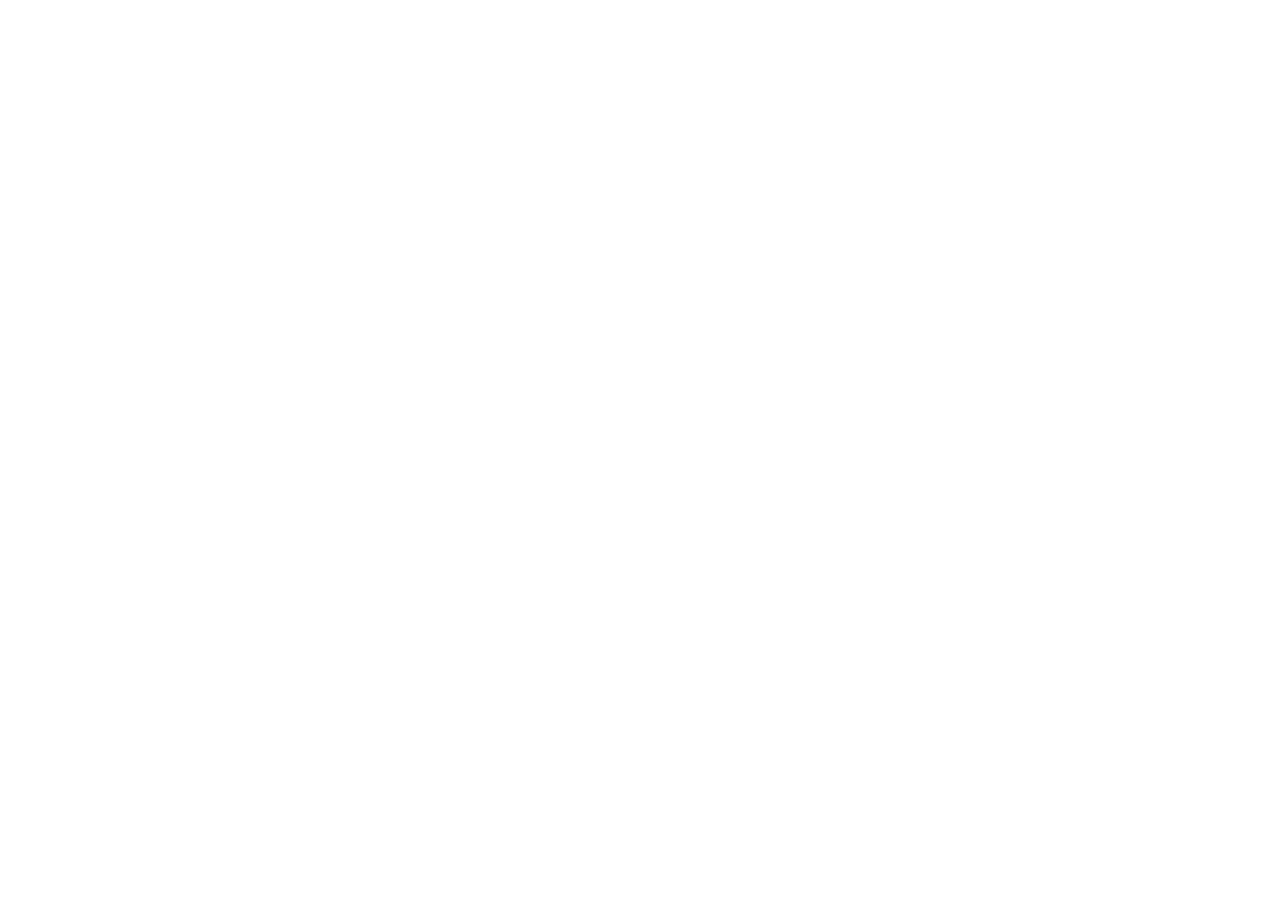
==== cursos.html @ 6e1d1bbd "Estructura basica, css inicado e index casi completo" ====
<!DOCTYPE html>
<html lang="es">
<head>
    <meta charset="UTF-8">
    <meta name="viewport" content="width=device-width, initial-scale=1.0">
    <title>Document</title>
</head>
<body>
    
</body>
</html>
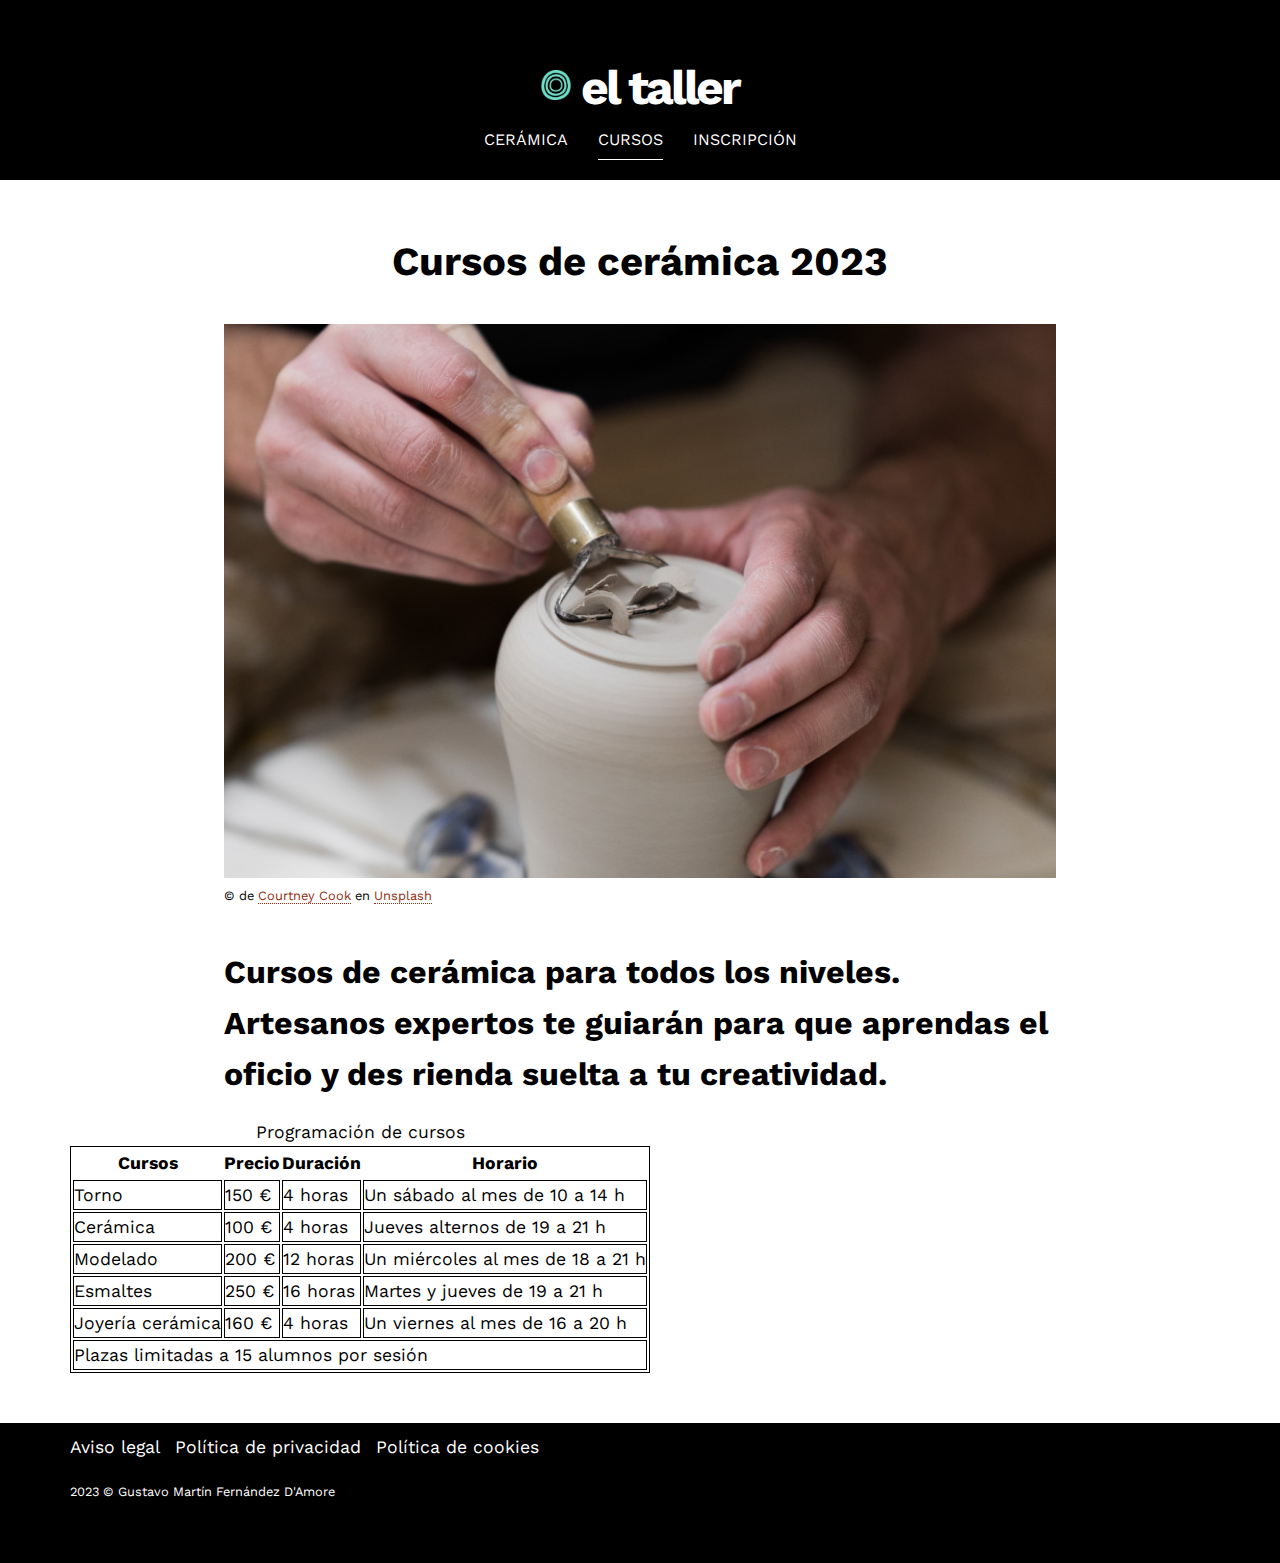
==== commit 1dec9c57: "que-es-la-ceramica terminado cursos.html casi terminada y arreglos" ====
--- a/cursos.html
+++ b/cursos.html
@@ -3,9 +3,110 @@
 <head>
     <meta charset="UTF-8">
     <meta name="viewport" content="width=device-width, initial-scale=1.0">
-    <title>Document</title>
+    <title>Inicio - el taller</title>
+    <link rel="preconnect" href="https://fonts.googleapis.com">
+<link rel="preconnect" href="https://fonts.gstatic.com" crossorigin>
+<link href="https://fonts.googleapis.com/css2?family=Sen:wght@400..800&family=Work+Sans:ital,wght@0,100..900;1,100..900&display=swap" rel="stylesheet">
+<link rel="stylesheet" href="css/estilos.css">
+<meta name="description" content="el taller es un espacio dedicado a la enseñanza y práctica de la cerámica.">
 </head>
-<body>
-    
+<body class="cuerpo">
+    <header class="cabecera">
+        <div class="cabecera__logoytitulo">
+            <a href="index.html"><img alt="Logo el taller" src="img/isologo-taller.png" class="cabecera__logo"></a>
+            <h1 class="cabecera__titulo"><a href="index.html">el taller</a></h1>
+        </div>
+        <nav class="cabecera__menu">
+            <ul class="cabecera__lista">
+                <li><a href="que-es-la-ceramica.html" title="¿Qué es la cerámica?">Cerámica</a></li>
+                <li><a href="cursos.html" title="Cursos" class="cabecera__menu__activo">Cursos</a></li>
+                <li><a href="inscripcion-cursos.html" title="Inscripción a cursos">Inscripción</a></li>
+            </ul>
+        </nav>
+    </header>
+    <main class="contenido">
+        
+        <section>
+        <header>
+        <h2 class="contenido__titulo">Cursos de cerámica <span class="contenido__titulo--fecha">2023</span></h2>
+        
+        
+        <figure class="contenido__imagen">
+            <img src="/img/cursos-ceramica.jpg" >
+            <figcaption class="subtitulofigura contenido__imagen--subtitulo">&copy de <a href="https://unsplash.com/@courtneymcook">Courtney Cook</a> en <a href="https://unsplash.com/es/fotos/jZLozXwxgbo]">Unsplash</a></figcaption>            
+        </figure>
+
+        
+        </header>
+
+        <p class="contenido__intro">Cursos de cerámica para todos los niveles. Artesanos expertos te guiarán para que aprendas el oficio y des rienda suelta
+            a tu creatividad.</p>
+        
+        <table class="contenido__tabla">
+            <caption>Programación de cursos</caption>
+            <thead>
+                <tr>
+                    <th>Cursos</th>
+                    <th>Precio</th>
+                    <th>Duración</th>
+                    <th>Horario</th>
+                </tr>
+            </thead>
+            <tbody>
+                <tr>
+                    <td>Torno</td>
+                    <td>150 €</td>
+                    <td>4 horas</td>
+                    <td>Un sábado al mes de 10 a 14 h</td>                    
+                </tr>
+                <tr>
+                    <td>Cerámica</td>
+                    <td>100 €</td>
+                    <td>4 horas</td>
+                    <td>Jueves alternos de 19 a 21 h</td>                    
+                </tr>
+                <tr>
+                    <td>Modelado</td>
+                    <td>200 €</td>
+                    <td>12 horas</td>
+                    <td>Un miércoles al mes de 18 a 21 h</td>                    
+                </tr>
+                <tr>
+                    <td>Esmaltes</td>
+                    <td>250 €</td>
+                    <td>16 horas</td>
+                    <td>Martes y jueves de 19 a 21 h</td>                    
+                </tr>
+                <tr>
+                    <td>Joyería cerámica</td>
+                    <td>160 €</td>
+                    <td>4 horas</td>
+                    <td>Un viernes al mes de 16 a 20 h</td>                    
+                </tr>
+            </tbody>
+            <tfoot>
+                <tr>
+                    <td colspan="4">Plazas limitadas a 15 alumnos por sesión</td>
+                </tr>
+            </tfoot>
+        </table>
+        </section>  
+        
+
+
+
+    </main>
+    <footer class="piedepagina">
+        <div class="piedepagina__contenedor">
+        <nav class="piedepagina__menu">
+            <ul class="piedepagina__lista">
+                <li><a href="#" title="Aviso legal">Aviso legal</a></li>
+                <li><a href="#" title="Política de privacidad">Política de privacidad</a></li>
+                <li><a href="#" title="Política de cookies">Política de cookies</a></li>
+            </ul>
+        </nav>
+        <p class="piedepagina__autor">2023 &copy; Gustavo Martín Fernández D'Amore</p>
+        </div>
+    </footer>
 </body>
 </html>--- a/css/estilos.css
+++ b/css/estilos.css
@@ -0,0 +1,335 @@
+/* Variables */
+:root{
+    --cnegro: #000000;
+    --cblanco: #FFFFFF;
+    --caqua: #6BDEC8;
+    --cladrillo: #942C0B;
+}
+
+/* Reset */
+
+* {
+    margin: 0;
+    padding: 0;
+    box-sizing: border-box; /* Incluye padding y bordes en el tamaño total */
+    list-style: none;
+}
+
+html{
+    font-size: 16px;
+}
+
+a{
+    text-decoration: none;
+}
+
+/* Tipografía y elementos globales */
+
+body {
+    line-height: 1.6; /* Mejora la legibilidad */
+    font-family: "Work Sans", serif;
+}
+
+h1{
+    font-size: 3rem;
+    letter-spacing: -0.2rem;
+}
+
+h2{
+    font-size: 2.5rem;    
+}
+
+h3{
+    font-size: 2rem;
+    display:block;
+    border-bottom: 1px solid var(--cnegro);
+}
+
+/* Cabecera */
+
+.cabecera{
+    background-color: var(--cnegro);
+    color: var(--cblanco);
+    height: 180px;
+}
+
+.cabecera a{
+    text-decoration: none;
+    color: var(--cblanco);
+}
+
+.cabecera__menu{
+    text-transform: uppercase;
+}
+
+.cabecera__menu a:hover{
+    color: var(--caqua);
+}
+
+.cabecera__menu__activo{
+    border-bottom: 1px solid var(--cblanco);
+    padding-bottom: 10px;
+}
+
+.cabecera__logoytitulo{
+    display: flex;
+    justify-content:center;
+    align-items: center;
+    padding-top: 50px;
+}
+
+.cabecera__logo{
+    margin-right: 10px;
+    width: 30px;
+    height: auto;
+
+}
+
+.cabecera__lista{
+    display: flex;
+    justify-content:center;
+}
+
+.cabecera__lista a{
+    margin: 0 15px;
+}
+
+.cabecera__lista__activa{
+    border-bottom: #000000;
+}
+
+/* Cuerpo principal */
+
+.contenido{
+    max-width: 1140px;
+    margin: 50px auto;
+    font-size: 1.1rem;
+}
+
+.contenido__titulo{
+    text-align: center;
+    margin-bottom: 20px;
+}
+
+.contenido__youtube{
+    display: flex;    
+    flex-direction: column;
+    align-items: center;
+    margin: 30px 0 30px;
+        
+}
+
+.contenido__youtube--iframe{
+    border: none; /* frameborder es obsoleto en HTML5 */
+}
+
+.contenido__youtube--subtitulo{
+    width: 100%;
+    max-width: 832px; /* Limita el ancho del texto al mismo tamaño que el iframe */
+    text-align: left;    
+}
+
+.contenido a{
+    color: var(--cladrillo);
+    border-bottom: 1px dotted var(--cladrillo);
+}
+
+.contenido a:hover{
+    border-bottom: 1px solid;
+}
+
+.contenido__titulo--fecha{
+
+}
+
+.contenido__imagen{
+    display: flex;    
+    flex-direction: column;
+    align-items: center;
+    margin: 30px 0 40px;
+}
+
+.contenido__imagen img{
+    width: 832px;
+    height: auto;
+}
+
+.contenido__imagen--subtitulo{
+    width: 100%;
+    max-width: 832px; /* Limita el ancho del texto al mismo tamaño que el iframe */
+    text-align: left;
+}
+
+.contenido__intro{        
+    margin: 0 auto 18px;
+    max-width: 832px; /* Limita el ancho del texto al mismo tamaño que el iframe */    
+    font-weight: bold;
+    font-size: 2rem;
+}
+
+.contenido__tabla{
+    border: solid 1px var(--cnegro);
+}
+
+.contenido__tabla td{
+    border: solid 1px var(--cnegro);
+}
+
+/* Artículo */
+
+.articulo__parrafo{
+    margin-bottom: 18px;
+}
+
+.articulo__lista li{
+    list-style-type: square;
+    margin-left: 60px;
+    
+}
+
+.articulo__lista li{
+    margin-bottom: 8px;
+}
+.articulo__lista li:last-child{
+    margin-bottom: 18px;
+}
+
+.articulo__listadefiniciones{
+    margin-left: 60px;
+}
+
+.articulo__listadefiniciones dt{
+    font-weight: bold;
+    font-size: 1.4rem;
+}
+
+.articulo__listadefiniciones dd{
+    margin-left: 40px;
+    margin-bottom: 18px;
+}
+
+.articulo__pie{
+    font-size: 0.9rem;
+}
+
+/* Subtítulos de figuras */
+
+.subtitulofigura{
+    font-size: 0.8rem;
+    padding-top: 8px;
+}
+
+/* Pie de página */
+
+.piedepagina{
+    background-color: var(--cnegro);
+    color: var(--cblanco);
+    height: 140px;
+}
+
+.piedepagina__contenedor{
+    max-width: 1140px;
+    margin: auto;
+    padding-top: 10px;
+    font-size: 1.1rem;
+}
+
+.piedepagina a{
+    text-decoration: none;
+    color: var(--cblanco);
+}
+
+.piedepagina__autor{
+    font-size: 0.8rem;
+}
+
+.piedepagina a:hover{
+    color: var(--caqua);
+}
+
+.piedepagina__lista{
+    display: flex;
+    margin-bottom: 20px;
+    justify-content:left;
+}
+
+.piedepagina__lista a{
+    margin-right: 15px;
+}
+
+/* Modificadores específicos para cuerpo--index */
+
+.cuerpo--index .piedepagina__lista{
+    display: flex;
+    margin-bottom: 20px;
+    justify-content: center;
+}
+
+.cuerpo--index{
+    display: flex;
+    flex-direction: column; /* Ordena los elementos verticalmente */
+    height: 100vh; /* Asegura que ocupe toda la altura del viewport */
+    background-image: url("/img/home-hero.jpg");
+    background-size: cover;
+    background-position: center;
+    background-repeat: no-repeat;
+    color: var(--cblanco);
+}
+
+.cuerpo--index a{
+    text-decoration: none;
+    color: var(--cblanco);
+}
+
+.cuerpo--index .cabecera__menu{
+    font-size: 1.3rem;    
+}
+
+.cuerpo--index h1{
+    font-size: 10rem;
+    letter-spacing: -0.8rem;
+}
+
+.cuerpo--index h2{
+    font-size: 2.5rem;
+    letter-spacing: 0.3rem;
+}
+
+.cuerpo--index .cabecera {
+    flex-grow: 0;       /* El header no crecerá */
+    flex-shrink: 0;     /* El header no se reducirá */
+    flex-basis: auto;   /* El tamaño del header se ajusta a su contenido */
+    text-align: center;
+    margin-top: 20px;
+    background-color: transparent;
+    height: auto;
+}
+
+.cuerpo--index .cabecera__lista{
+    display: flex;
+    justify-content: center;
+}
+
+.cuerpo--index .contenido {
+    flex-grow: 1;       /* El contenido ocupa el espacio restante */
+    flex-shrink: 1;     /* El contenido puede reducirse si es necesario */
+    flex-basis: 0;      /* El tamaño inicial del contenido será 0, lo que significa que se ajustará al espacio disponible */
+    display: flex;
+    flex-direction: column;
+    align-items: center;
+    justify-content: center;
+}
+
+.cuerpo--index .contenido > * { /* Elementos hijos de .cuerpo--index .contenido */
+    margin: -2rem; 
+}
+
+.cuerpo--index .piedepagina {
+    flex-grow: 0;       /* El pie de página no crecerá */
+    flex-shrink: 0;     /* El pie de página no se reducirá */
+    flex-basis: auto;   /* El tamaño del pie de página se ajusta a su contenido */
+    text-align: center;
+    margin-bottom: 20px;
+    background-color: transparent;
+    height: auto;
+}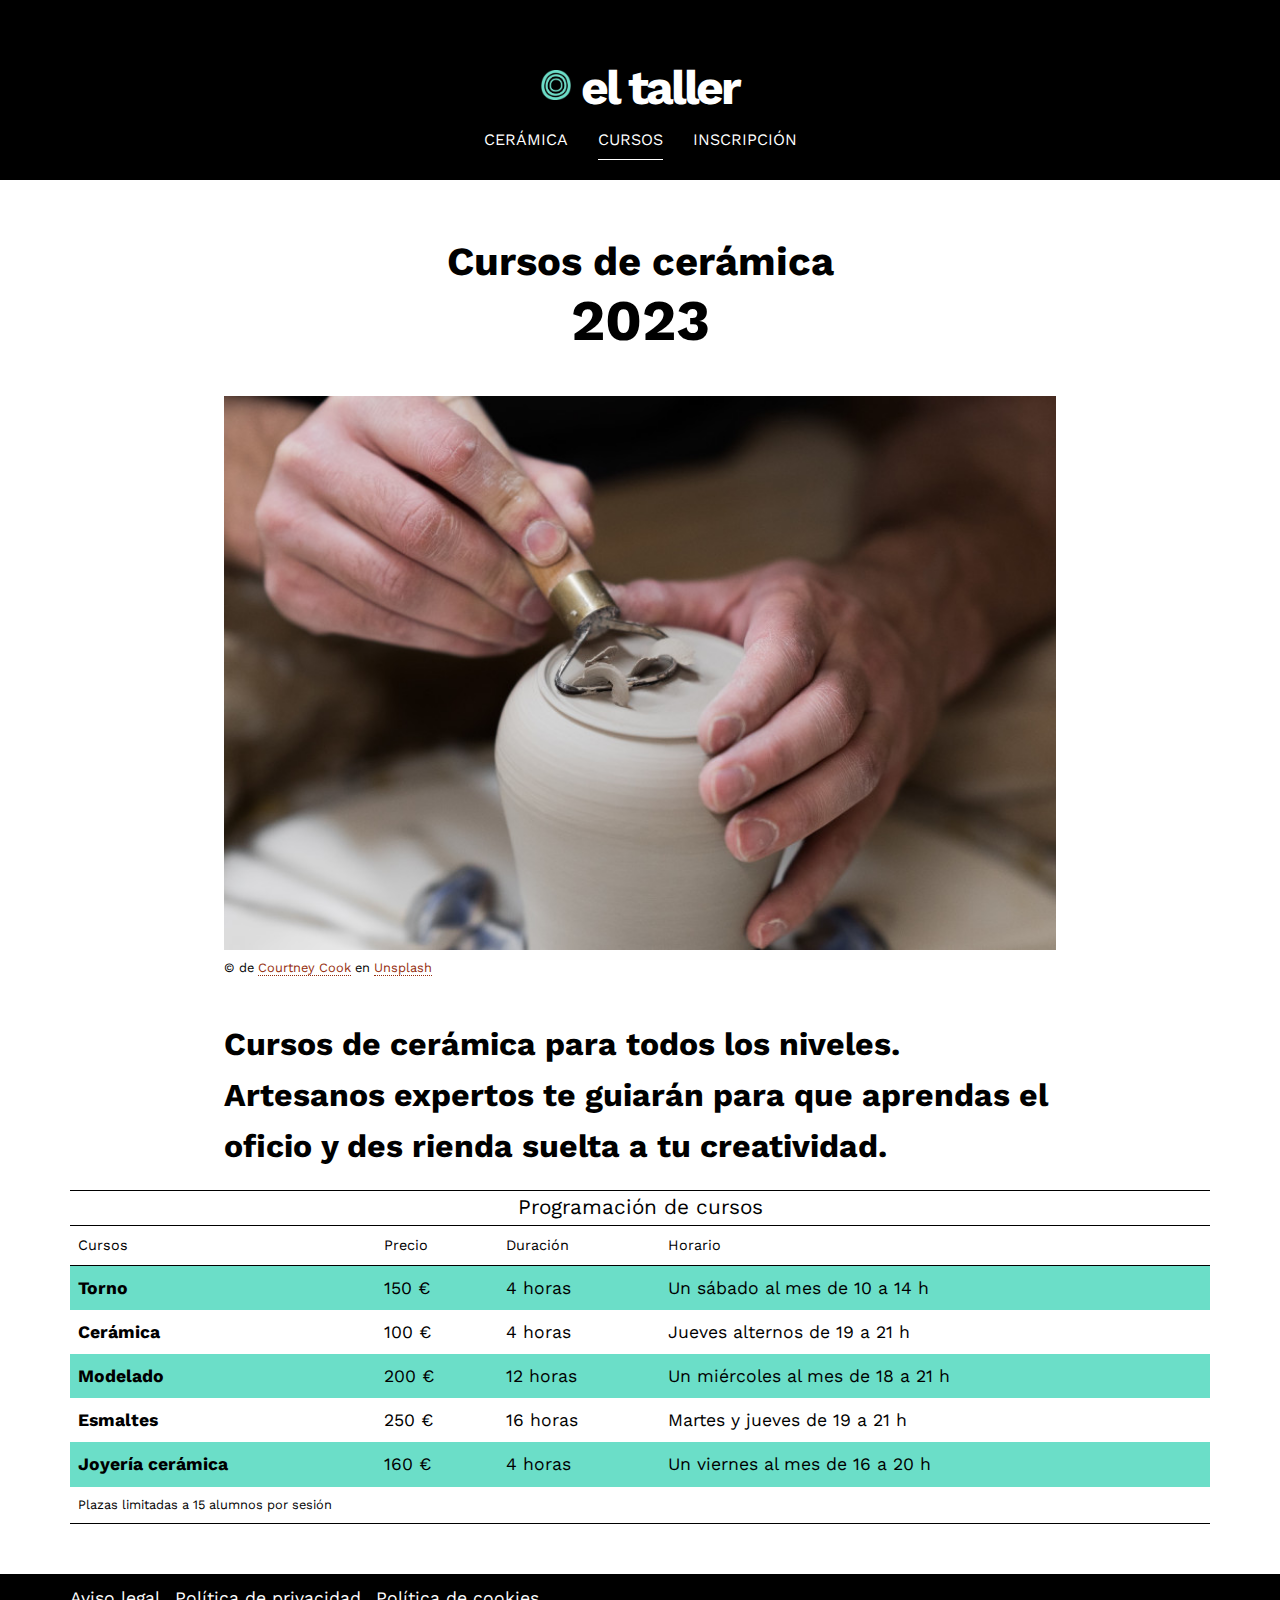
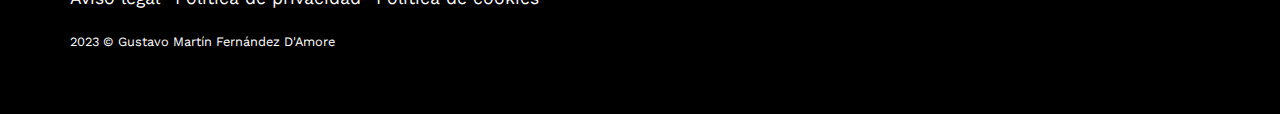
==== commit c422023b: "todo terminado a falta de revisión y documentación" ====
--- a/cursos.html
+++ b/cursos.html
@@ -32,8 +32,8 @@
         
         
         <figure class="contenido__imagen">
-            <img src="/img/cursos-ceramica.jpg" >
-            <figcaption class="subtitulofigura contenido__imagen--subtitulo">&copy de <a href="https://unsplash.com/@courtneymcook">Courtney Cook</a> en <a href="https://unsplash.com/es/fotos/jZLozXwxgbo]">Unsplash</a></figcaption>            
+            <img src="/img/cursos-ceramica.jpg" alt="Alfarero trabajando una pieza">
+            <figcaption class="subtitulofigura contenido__imagen--subtitulo">&copy; de <a href="https://unsplash.com/@courtneymcook">Courtney Cook</a> en <a href="https://unsplash.com/es/fotos/jZLozXwxgbo">Unsplash</a></figcaption>            
         </figure>
 
         
@@ -90,10 +90,7 @@
                 </tr>
             </tfoot>
         </table>
-        </section>  
-        
-
-
+        </section>          
 
     </main>
     <footer class="piedepagina">
--- a/css/estilos.css
+++ b/css/estilos.css
@@ -45,6 +45,20 @@
     border-bottom: 1px solid var(--cnegro);
 }
 
+button{
+    border: none;
+    padding: 18px;
+    color: var(--cblanco);
+    background-color: var(--cladrillo);
+    font-size: 1.1rem;
+    text-transform: uppercase;
+    margin: 12px 0 12px;
+}
+
+button:hover{
+    background-color: var(--caqua);
+}
+
 /* Cabecera */
 
 .cabecera{
@@ -139,7 +153,9 @@
 }
 
 .contenido__titulo--fecha{
-
+    display: block;
+    font-size: 3.6rem;
+    margin-top: -20px;
 }
 
 .contenido__imagen{
@@ -167,12 +183,121 @@
     font-size: 2rem;
 }
 
-.contenido__tabla{
-    border: solid 1px var(--cnegro);
-}
-
-.contenido__tabla td{
-    border: solid 1px var(--cnegro);
+/* Contenido tabla */
+
+.contenido__tabla {
+    width: 100%;
+    border-collapse: collapse; 
+    padding: 8px;
+}
+
+.contenido__tabla caption{
+    border-top: 1px solid var(--cnegro);
+    border-bottom: 1px solid var(--cnegro);
+
+    font-size: 1.3rem;
+}
+
+.contenido__tabla thead{
+    border-bottom: 1px solid var(--cnegro);    
+}
+
+.contenido__tabla th{
+    font-weight: normal;
+    font-size: 0.9rem;
+    text-align: left;
+}
+
+.contenido__tabla th, 
+.contenido__tabla td {
+    padding: 8px;   
+}
+
+.contenido__tabla tbody td:first-child {
+    font-weight: bold;
+}
+
+.contenido__tabla tbody tr:nth-child(even) { /* Aplica un color de fondo a las filas pares */
+    background-color: var(--cblanco)
+}
+
+.contenido__tabla tbody tr:nth-child(odd) { /* Aplica un color de fondo a las filas impares */
+    background-color: var(--caqua)
+}
+
+.contenido__tabla tfoot{
+    border-bottom: 1px solid var(--cnegro);
+    font-size: 0.8rem;
+}
+
+/* Contenido formulario */
+
+.contenido--formulario{
+    max-width: 940px;
+}
+
+.formulario__campos{
+    margin-bottom: 16px;
+    padding: 33px;
+    border: 1px solid var(--cnegro);
+}
+
+.formulario__campos legend{
+    font-weight: bold;
+    font-size: 1.5rem;
+}
+
+.formulario__grupo--doscolumnas {
+    display: grid;
+    grid-template-columns: 1fr 1fr; /* Dos columnas de igual tamaño */
+    gap: 16px; /* Espacio entre las columnas */
+    margin-bottom: 15px;
+}
+
+.formulario__subgrupo--doscolumnas {
+    display: grid;
+    grid-template-rows: auto 1fr; /* Una fila para el label, otra para el input */
+}
+
+.formulario__subgrupo--doscolumnas label {
+    text-align: left;
+    margin-bottom: 12px;
+}
+
+.formulario__subgrupo--doscolumnas input,
+.formulario__subgrupo--doscolumnas select {
+    width: 100%;
+    padding: 18px;
+    border: 1px solid var(--cnegro);
+    font-size: 1.1rem;
+}
+
+.formulario__subgrupo {
+    display: flex; /* Los elementos se alinean horizontalmente */
+    margin-bottom: 12px;
+}
+
+.formulario__subgrupo label {
+    display: flex; /* Hace que el contenido dentro de cada label se alinee de manera horizontal */
+    align-items: center; /* Alinea verticalmente el radio y el texto */
+    margin-left: 16px;
+}
+
+.formulario__subgrupo--textarea{
+    display: flex;
+    flex-direction: column;
+}
+
+.formulario__subgrupo--textarea label{
+    margin-bottom: 12px;
+}
+
+.formulario__subgrupo--textarea textarea{
+    height: 240px;
+}
+
+.formulario__notalegal{
+    margin-bottom: 12px;
 }
 
 /* Artículo */
@@ -332,4 +457,12 @@
     margin-bottom: 20px;
     background-color: transparent;
     height: auto;
-}+}
+
+.cuerpo--index a{
+    border: none;
+}
+
+.cuerpo--index a:hover{
+    border: none;
+}
